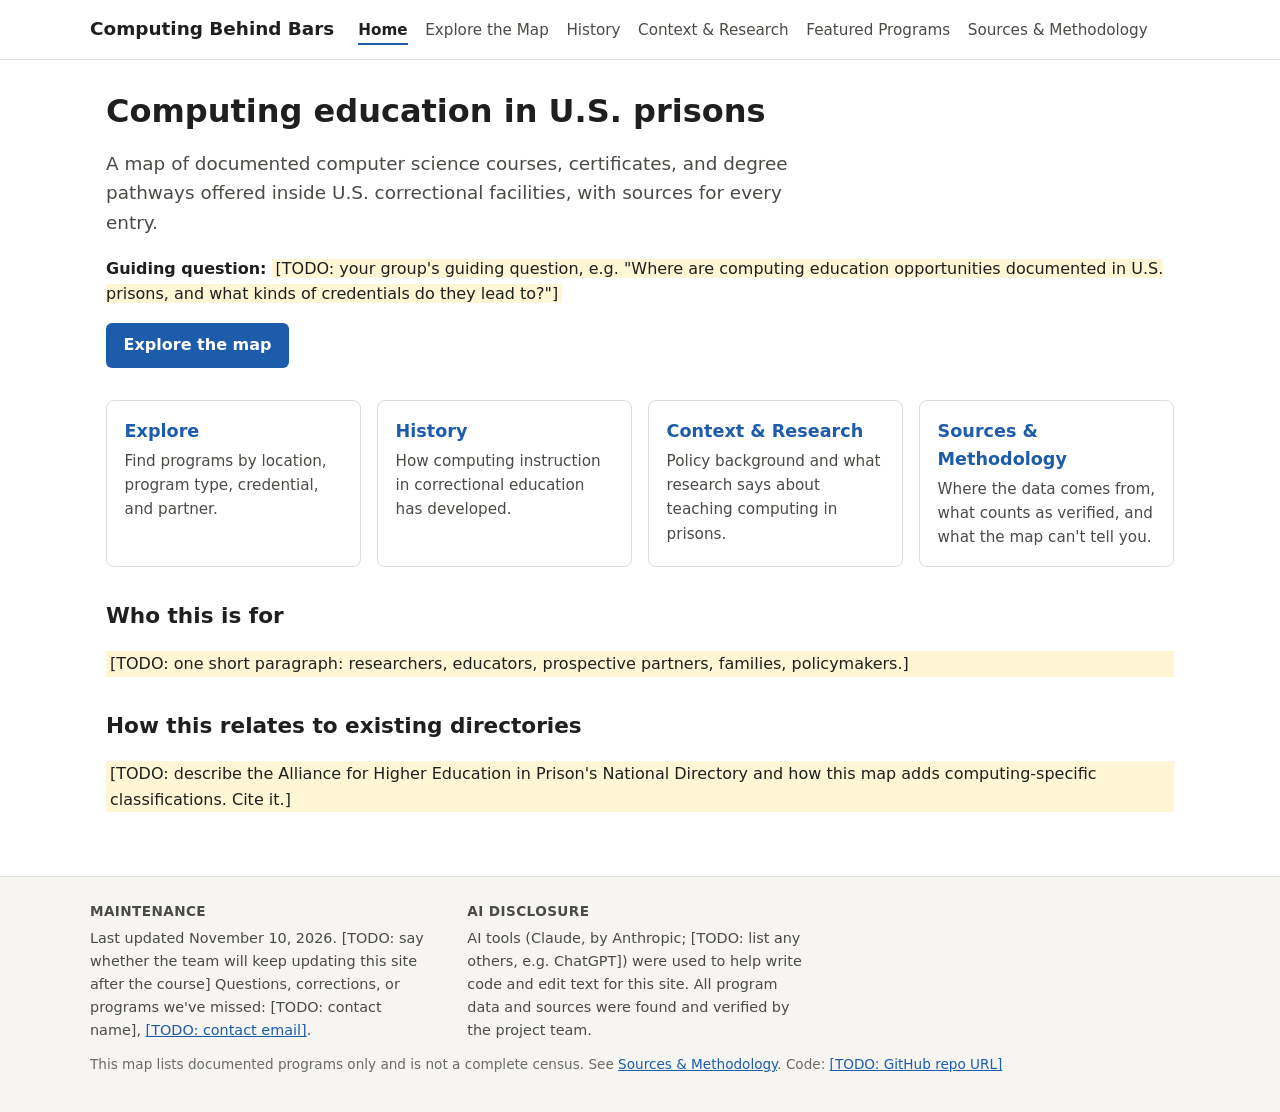
==== index.html @ 943be889 "Starter site" ====
<!DOCTYPE html>
<html lang="en">
<head>
  <meta charset="utf-8">
  <meta name="viewport" content="width=device-width, initial-scale=1">
  <title>Home | Computing Behind Bars</title>
  <meta name="description" content="A public, sourced map of documented computing education programs in U.S. prisons.">
  <link rel="stylesheet" href="css/style.css">
</head>
<body>
<main>
  <h1>Computing education in U.S. prisons</h1>
  <p class="lede">A map of documented computer science courses, certificates, and degree pathways
  offered inside U.S. correctional facilities, with sources for every entry.</p>
  <p><strong>Guiding question:</strong> <span class="todo">[TODO: your group's guiding question, e.g. "Where are
  computing education opportunities documented in U.S. prisons, and what kinds of credentials do they lead to?"]</span></p>
  <p><a class="button" href="map.html">Explore the map</a></p>

  <div class="cards">
    <a class="card" href="map.html"><h2>Explore</h2><p>Find programs by location, program type, credential, and partner.</p></a>
    <a class="card" href="history.html"><h2>History</h2><p>How computing instruction in correctional education has developed.</p></a>
    <a class="card" href="context.html"><h2>Context &amp; Research</h2><p>Policy background and what research says about teaching computing in prisons.</p></a>
    <a class="card" href="sources.html"><h2>Sources &amp; Methodology</h2><p>Where the data comes from, what counts as verified, and what the map can't tell you.</p></a>
  </div>

  <h2>Who this is for</h2>
  <p class="todo">[TODO: one short paragraph: researchers, educators, prospective partners, families, policymakers.]</p>

  <h2>How this relates to existing directories</h2>
  <p class="todo">[TODO: describe the Alliance for Higher Education in Prison's National Directory and how this map
  adds computing-specific classifications. Cite it.]</p>
</main>
  <script src="js/site.js"></script>
</body>
</html>
---- css/style.css ----
:root {
  --ink: #1f1f1d;
  --ink-2: #4a4a46;
  --muted: #6b6b66;
  --line: #deddd8;
  --surface: #ffffff;
  --surface-2: #f6f5f2;
  --accent: #1c5cab;
  --max: 1100px;
}

* { box-sizing: border-box; }

body {
  margin: 0;
  font-family: system-ui, -apple-system, "Segoe UI", Roboto, sans-serif;
  color: var(--ink);
  background: var(--surface);
  line-height: 1.6;
}

a { color: var(--accent); }
a:focus-visible, button:focus-visible, input:focus-visible, select:focus-visible {
  outline: 2px solid var(--accent); outline-offset: 2px;
}

/* Header */
.site-header {
  border-bottom: 1px solid var(--line);
  padding: 0.9rem max(1rem, calc((100% - var(--max)) / 2));
  display: flex; flex-wrap: wrap; gap: 0.5rem 1.5rem; align-items: baseline;
}
.site-title { font-weight: 700; font-size: 1.15rem; color: var(--ink); text-decoration: none; }
.site-header nav { display: flex; flex-wrap: wrap; gap: 0.25rem 1.1rem; }
.site-header nav a { color: var(--ink-2); text-decoration: none; font-size: 0.95rem; }
.site-header nav a:hover { color: var(--accent); }
.site-header nav a[aria-current="page"] { color: var(--ink); font-weight: 600; border-bottom: 2px solid var(--accent); }

/* Content */
main { max-width: var(--max); margin: 0 auto; padding: 2rem 1rem 3rem; }
main.prose { max-width: 760px; }
h1 { font-size: 2rem; line-height: 1.2; margin: 0 0 0.5rem; }
h2 { font-size: 1.35rem; margin-top: 2rem; }
.lede { font-size: 1.15rem; color: var(--ink-2); max-width: 60ch; }
.muted { color: var(--muted); font-size: 0.9em; }
.todo { background: #fff6d6; padding: 0 0.25em; }

.cards { display: grid; grid-template-columns: repeat(auto-fit, minmax(220px, 1fr)); gap: 1rem; margin-top: 2rem; }
.card {
  border: 1px solid var(--line); border-radius: 8px; padding: 1rem 1.1rem;
  text-decoration: none; color: var(--ink); background: var(--surface);
}
.card:hover { border-color: var(--accent); }
.card h2 { margin: 0 0 0.25rem; font-size: 1.1rem; color: var(--accent); }
.card p { margin: 0; color: var(--ink-2); font-size: 0.95rem; }

.button {
  display: inline-block; background: var(--accent); color: #fff; padding: 0.6rem 1.1rem;
  border-radius: 6px; text-decoration: none; font-weight: 600;
}

/* Map page */
.filters {
  display: grid; grid-template-columns: repeat(auto-fit, minmax(190px, 1fr));
  gap: 0.75rem 1.5rem; padding: 1rem; margin: 1rem 0;
  background: var(--surface-2); border: 1px solid var(--line); border-radius: 8px;
}
.filters fieldset { border: 0; margin: 0; padding: 0; }
.filters legend { font-weight: 600; font-size: 0.85rem; text-transform: uppercase; letter-spacing: 0.03em; color: var(--ink-2); margin-bottom: 0.25rem; }
.filters label { display: flex; align-items: center; gap: 0.4rem; font-size: 0.93rem; }
.filters input[type="search"], .filters select {
  width: 100%; padding: 0.4rem 0.5rem; font: inherit; font-size: 0.93rem;
  border: 1px solid var(--line); border-radius: 4px; background: #fff;
}
.filters .actions { display: flex; align-items: end; }
.filters button { font: inherit; font-size: 0.9rem; padding: 0.4rem 0.8rem; border: 1px solid var(--line); background: #fff; border-radius: 4px; cursor: pointer; }

.swatch { display: inline-block; width: 12px; height: 12px; border-radius: 50%; border: 2px solid #fff; box-shadow: 0 0 0 1px var(--line); flex: none; margin-right: 0.35rem; vertical-align: -1px; }

#map { height: 560px; border: 1px solid var(--line); border-radius: 8px; }
#map-status { margin: 0.5rem 0 0; color: var(--ink-2); }
.legend { background: #fff; padding: 0.5rem 0.7rem; border-radius: 6px; box-shadow: 0 1px 4px rgba(0,0,0,0.2); font-size: 0.82rem; line-height: 1.6; }
.legend strong { display: block; margin-bottom: 0.15rem; }

.popup h3 { margin: 0; font-size: 1rem; }
.popup p { margin: 0.35rem 0; }
.popup-program { border-top: 1px solid var(--line); margin-top: 0.5rem; padding-top: 0.4rem; }
.popup dl { display: grid; grid-template-columns: auto 1fr; gap: 0.1rem 0.6rem; margin: 0; font-size: 0.85rem; }
.popup dt { color: var(--muted); }
.popup dd { margin: 0; }

table { width: 100%; border-collapse: collapse; font-size: 0.93rem; margin-top: 0.5rem; }
th, td { text-align: left; padding: 0.5rem 0.6rem; border-bottom: 1px solid var(--line); vertical-align: top; }
th { font-size: 0.82rem; text-transform: uppercase; letter-spacing: 0.03em; color: var(--ink-2); }
.table-wrap { overflow-x: auto; }
.linklike { background: none; border: 0; padding: 0; font: inherit; color: var(--accent); text-decoration: underline; cursor: pointer; text-align: left; }

/* Sources */
ol.sources li { margin-bottom: 0.6rem; }

/* Footer */
.site-footer {
  border-top: 1px solid var(--line); background: var(--surface-2);
  padding: 1.5rem max(1rem, calc((100% - var(--max)) / 2));
  display: grid; grid-template-columns: repeat(auto-fit, minmax(280px, 1fr)); gap: 0 2rem;
  font-size: 0.9rem; color: var(--ink-2);
}
.site-footer h2 { font-size: 0.85rem; text-transform: uppercase; letter-spacing: 0.03em; margin: 0 0 0.25rem; }
.site-footer p { margin: 0 0 0.75rem; }
.site-footer .fine { grid-column: 1 / -1; font-size: 0.85rem; color: var(--muted); }

@media (max-width: 640px) {
  h1 { font-size: 1.6rem; }
  #map { height: 420px; }
  .legend { display: none; } /* filter swatches double as the legend on small screens */
}
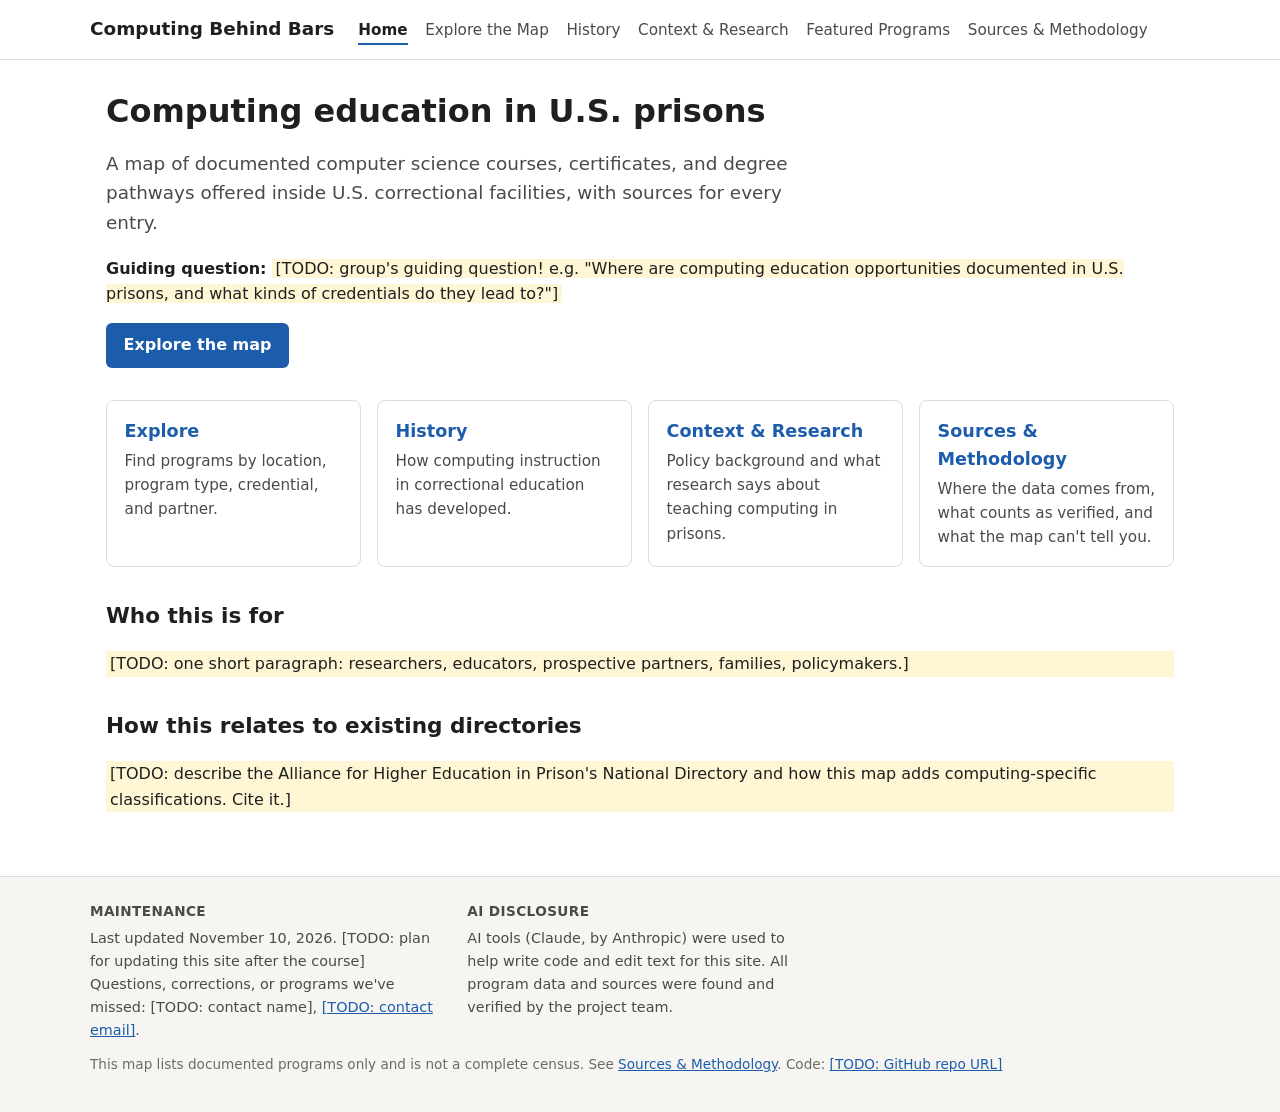
==== commit 27d43529: "Fix guiding question placeholder in index.html" ====
--- a/index.html
+++ b/index.html
@@ -12,7 +12,7 @@
   <h1>Computing education in U.S. prisons</h1>
   <p class="lede">A map of documented computer science courses, certificates, and degree pathways
   offered inside U.S. correctional facilities, with sources for every entry.</p>
-  <p><strong>Guiding question:</strong> <span class="todo">[TODO: your group's guiding question, e.g. "Where are
+  <p><strong>Guiding question:</strong> <span class="todo">[TODO: group's guiding question! e.g. "Where are
   computing education opportunities documented in U.S. prisons, and what kinds of credentials do they lead to?"]</span></p>
   <p><a class="button" href="map.html">Explore the map</a></p>
 
--- a/css/style.css
+++ b/css/style.css
@@ -77,7 +77,8 @@
 
 .swatch { display: inline-block; width: 12px; height: 12px; border-radius: 50%; border: 2px solid #fff; box-shadow: 0 0 0 1px var(--line); flex: none; margin-right: 0.35rem; vertical-align: -1px; }
 
-#map { height: 560px; border: 1px solid var(--line); border-radius: 8px; }
+#map { height: 560px; border: 1px solid var(--line); border-radius: 8px; background: #f6f5f2; }
+.state-tip { font-size: 0.8rem; padding: 2px 6px; }
 #map-status { margin: 0.5rem 0 0; color: var(--ink-2); }
 .legend { background: #fff; padding: 0.5rem 0.7rem; border-radius: 6px; box-shadow: 0 1px 4px rgba(0,0,0,0.2); font-size: 0.82rem; line-height: 1.6; }
 .legend strong { display: block; margin-bottom: 0.15rem; }
@@ -111,6 +112,6 @@
 
 @media (max-width: 640px) {
   h1 { font-size: 1.6rem; }
-  #map { height: 420px; }
+  #map { height: 340px; }
   .legend { display: none; } /* filter swatches double as the legend on small screens */
 }
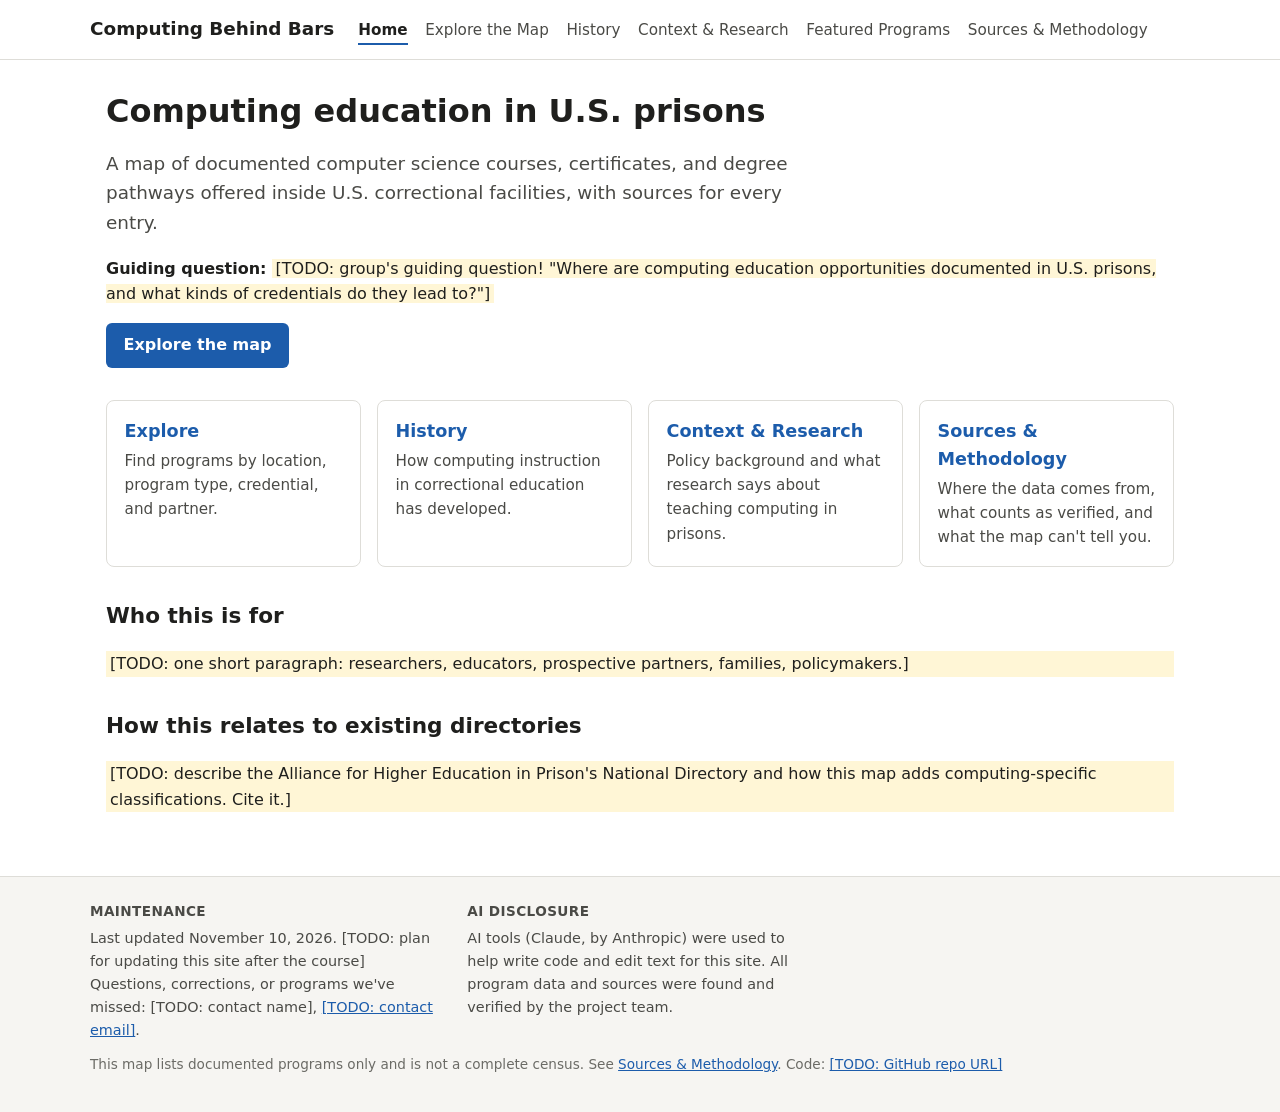
==== commit 399efcd2: "Fix guiding question formatting in index.html" ====
--- a/index.html
+++ b/index.html
@@ -12,7 +12,7 @@
   <h1>Computing education in U.S. prisons</h1>
   <p class="lede">A map of documented computer science courses, certificates, and degree pathways
   offered inside U.S. correctional facilities, with sources for every entry.</p>
-  <p><strong>Guiding question:</strong> <span class="todo">[TODO: group's guiding question! e.g. "Where are
+  <p><strong>Guiding question:</strong> <span class="todo">[TODO: group's guiding question! "Where are
   computing education opportunities documented in U.S. prisons, and what kinds of credentials do they lead to?"]</span></p>
   <p><a class="button" href="map.html">Explore the map</a></p>
 
